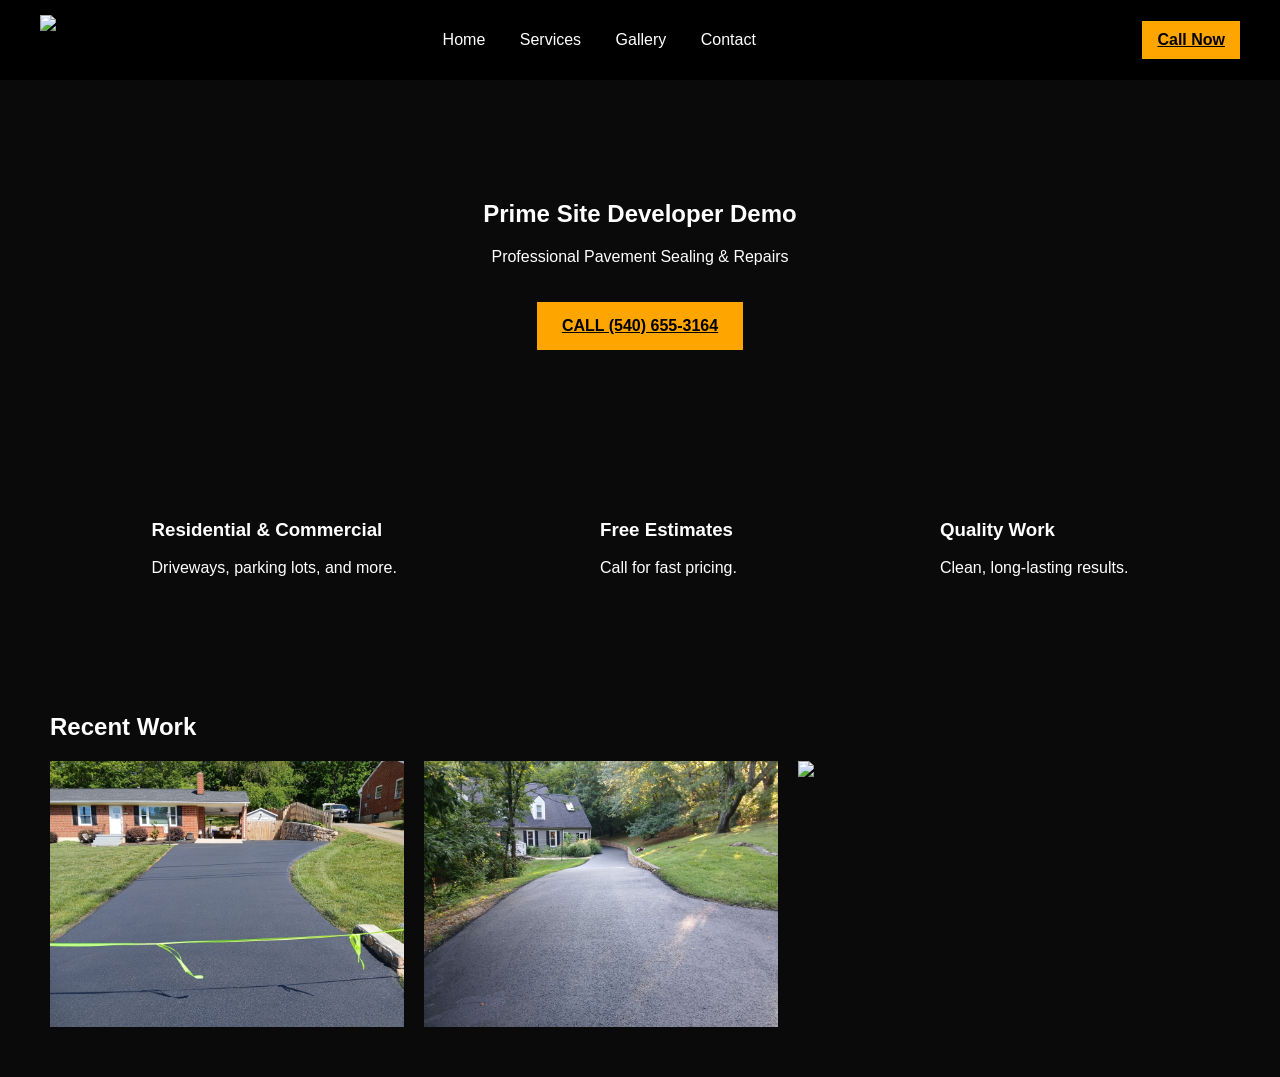
==== index.html @ 7b02297b "Add files via upload" ====
<!DOCTYPE html>
<html lang="en">
<head>
<meta charset="UTF-8">
<meta name="viewport" content="width=device-width, initial-scale=1.0">
<title>Prime Site Developer Demo</title>
<link rel="stylesheet" href="style.css">
</head>
<body>

<header>
  <img src="logo.png" class="logo">
  <nav>
    <a href="index.html">Home</a>
    <a href="services.html">Services</a>
    <a href="gallery.html">Gallery</a>
    <a href="contact.html">Contact</a>
  </nav>
  <a href="tel:5406553164" class="call-btn">Call Now</a>
</header>

<section class="hero">
  <h1>Prime Site Developer Demo</h1>
  <p>Professional Pavement Sealing & Repairs</p>
  <a href="tel:5406553164" class="main-btn">CALL (540) 655-3164</a>
</section>

<section class="grid">
  <div>
    <h3>Residential & Commercial</h3>
    <p>Driveways, parking lots, and more.</p>
  </div>
  <div>
    <h3>Free Estimates</h3>
    <p>Call for fast pricing.</p>
  </div>
  <div>
    <h3>Quality Work</h3>
    <p>Clean, long-lasting results.</p>
  </div>
</section>

<section class="preview">
  <h2>Recent Work</h2>
  <div class="images">
    <img src="final1.jpg">
    <img src="final2.jpg">
    <img src="final3.jpg">
  </div>
</section>

</body>
</html>
---- style.css ----
body {
  margin: 0;
  font-family: Arial;
  background: #0a0a0a;
  color: white;
}

header {
  display: flex;
  justify-content: space-between;
  align-items: center;
  padding: 15px 40px;
  background: black;
}

.logo {
  height: 50px;
}

nav a {
  margin: 0 15px;
  color: white;
  text-decoration: none;
}

.call-btn {
  background: orange;
  padding: 10px 15px;
  color: black;
  font-weight: bold;
}

.hero {
  text-align: center;
  padding: 100px 20px;
}

.main-btn {
  display: inline-block;
  background: orange;
  padding: 15px 25px;
  margin-top: 20px;
  color: black;
  font-weight: bold;
}

.big {
  font-size: 20px;
}

.grid {
  display: flex;
  justify-content: space-around;
  padding: 50px;
}

.preview, .page {
  padding: 50px;
}

.images {
  display: flex;
  gap: 20px;
}

.images img {
  width: 30%;
}

.before-after {
  display: flex;
  gap: 20px;
  margin-bottom: 30px;
}

.before-after img {
  width: 50%;
}

.center {
  text-align: center;
}
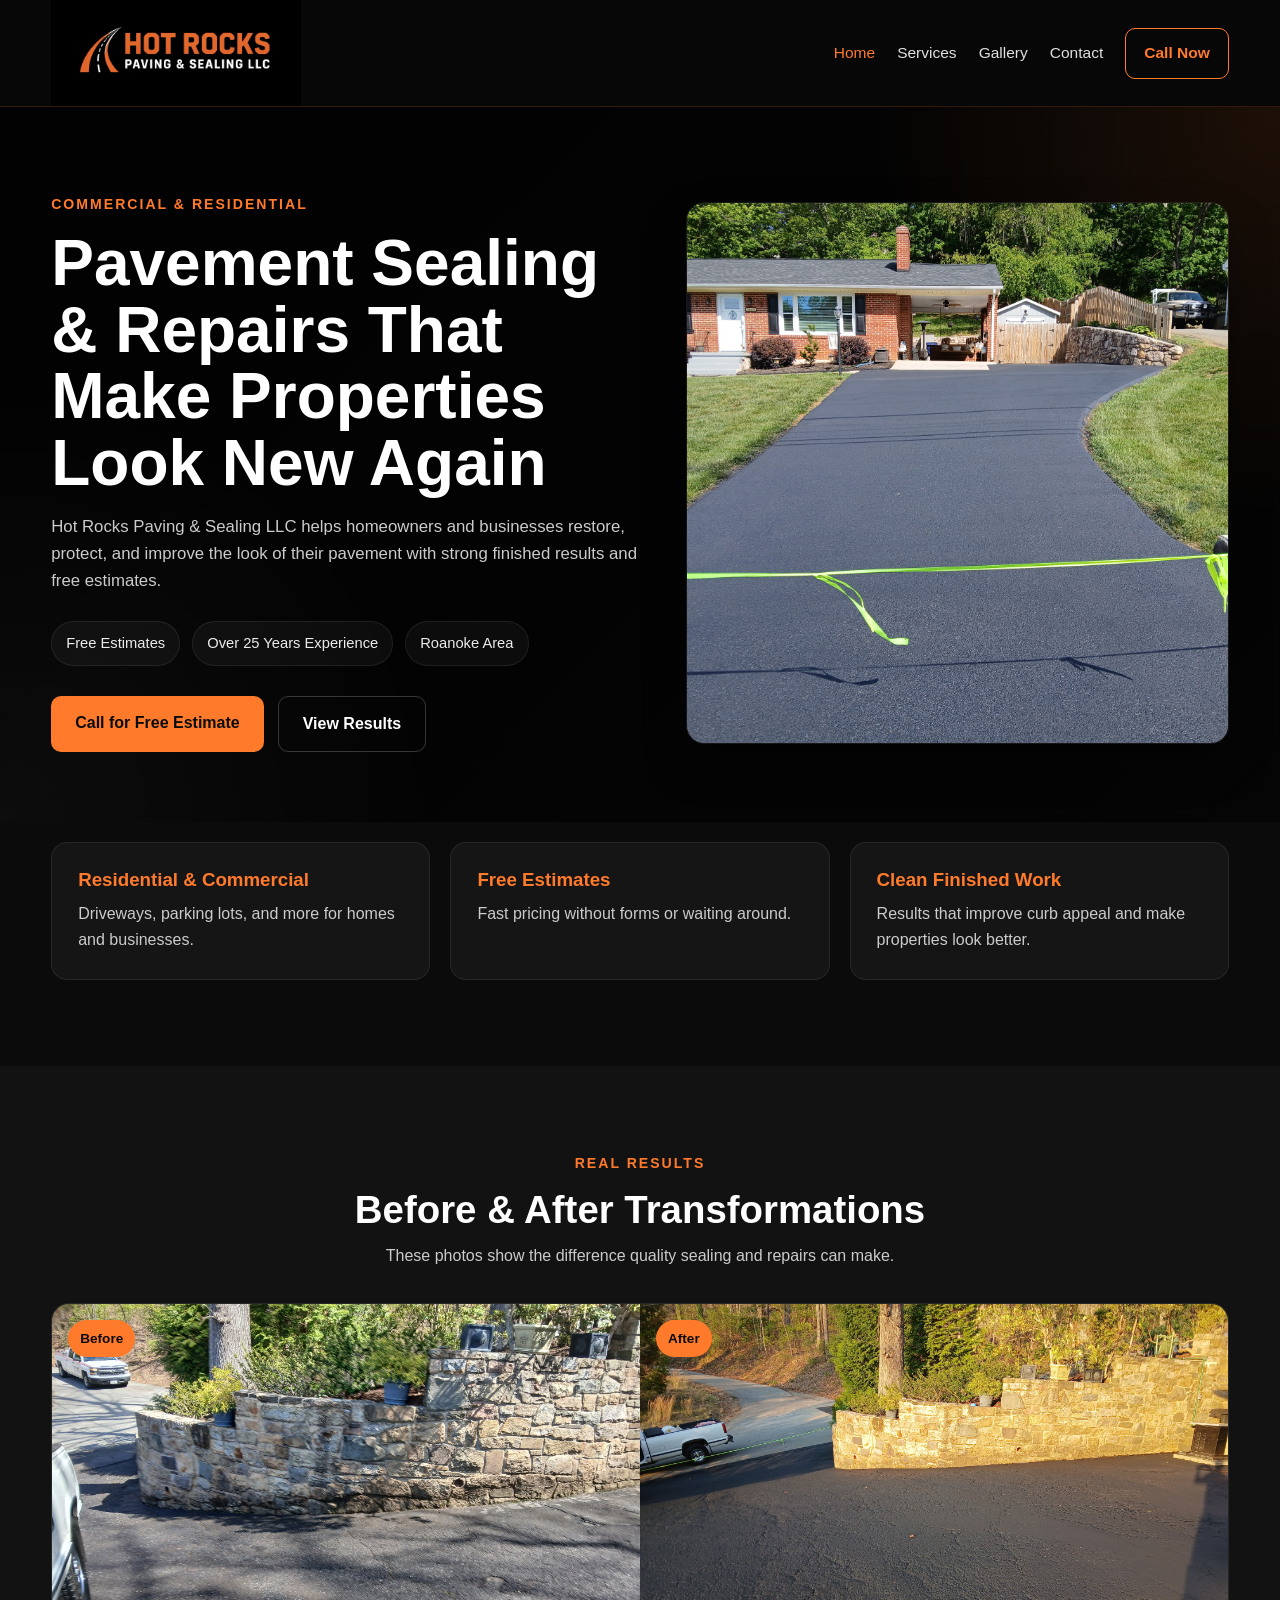
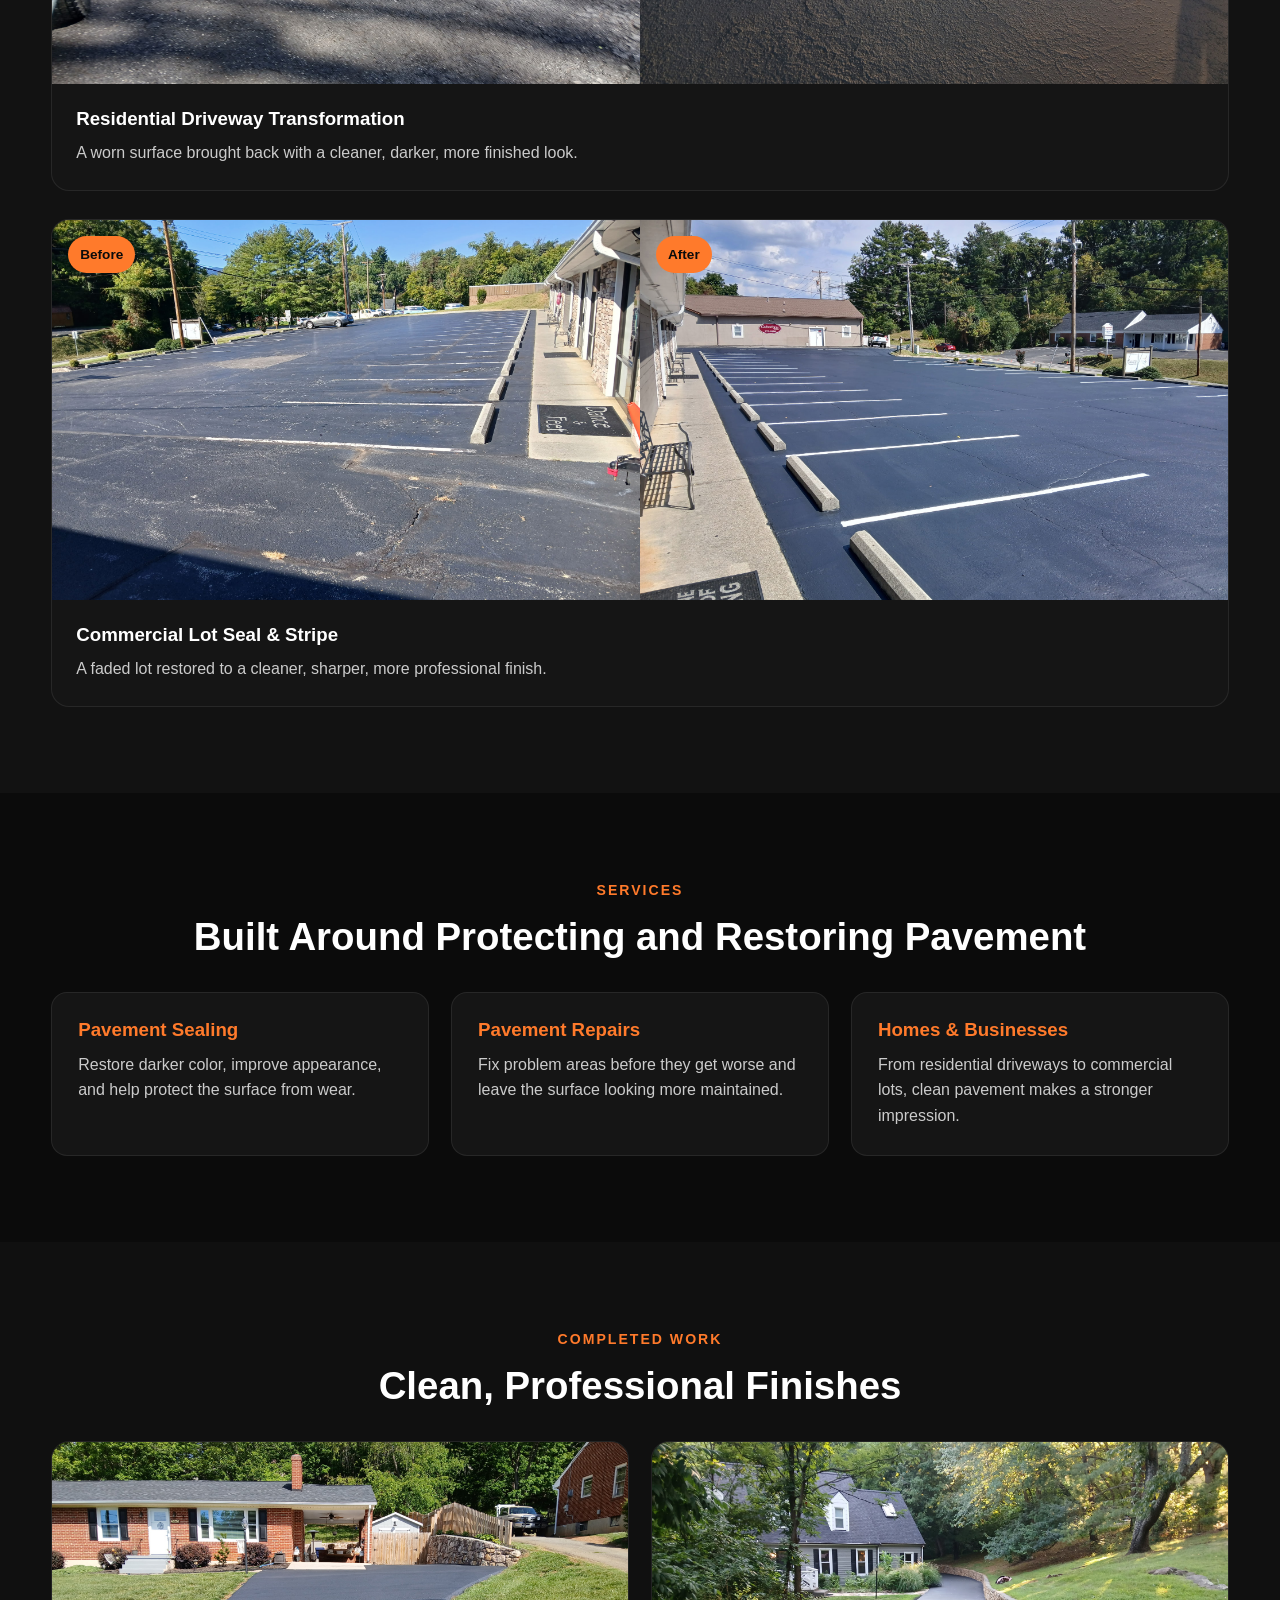
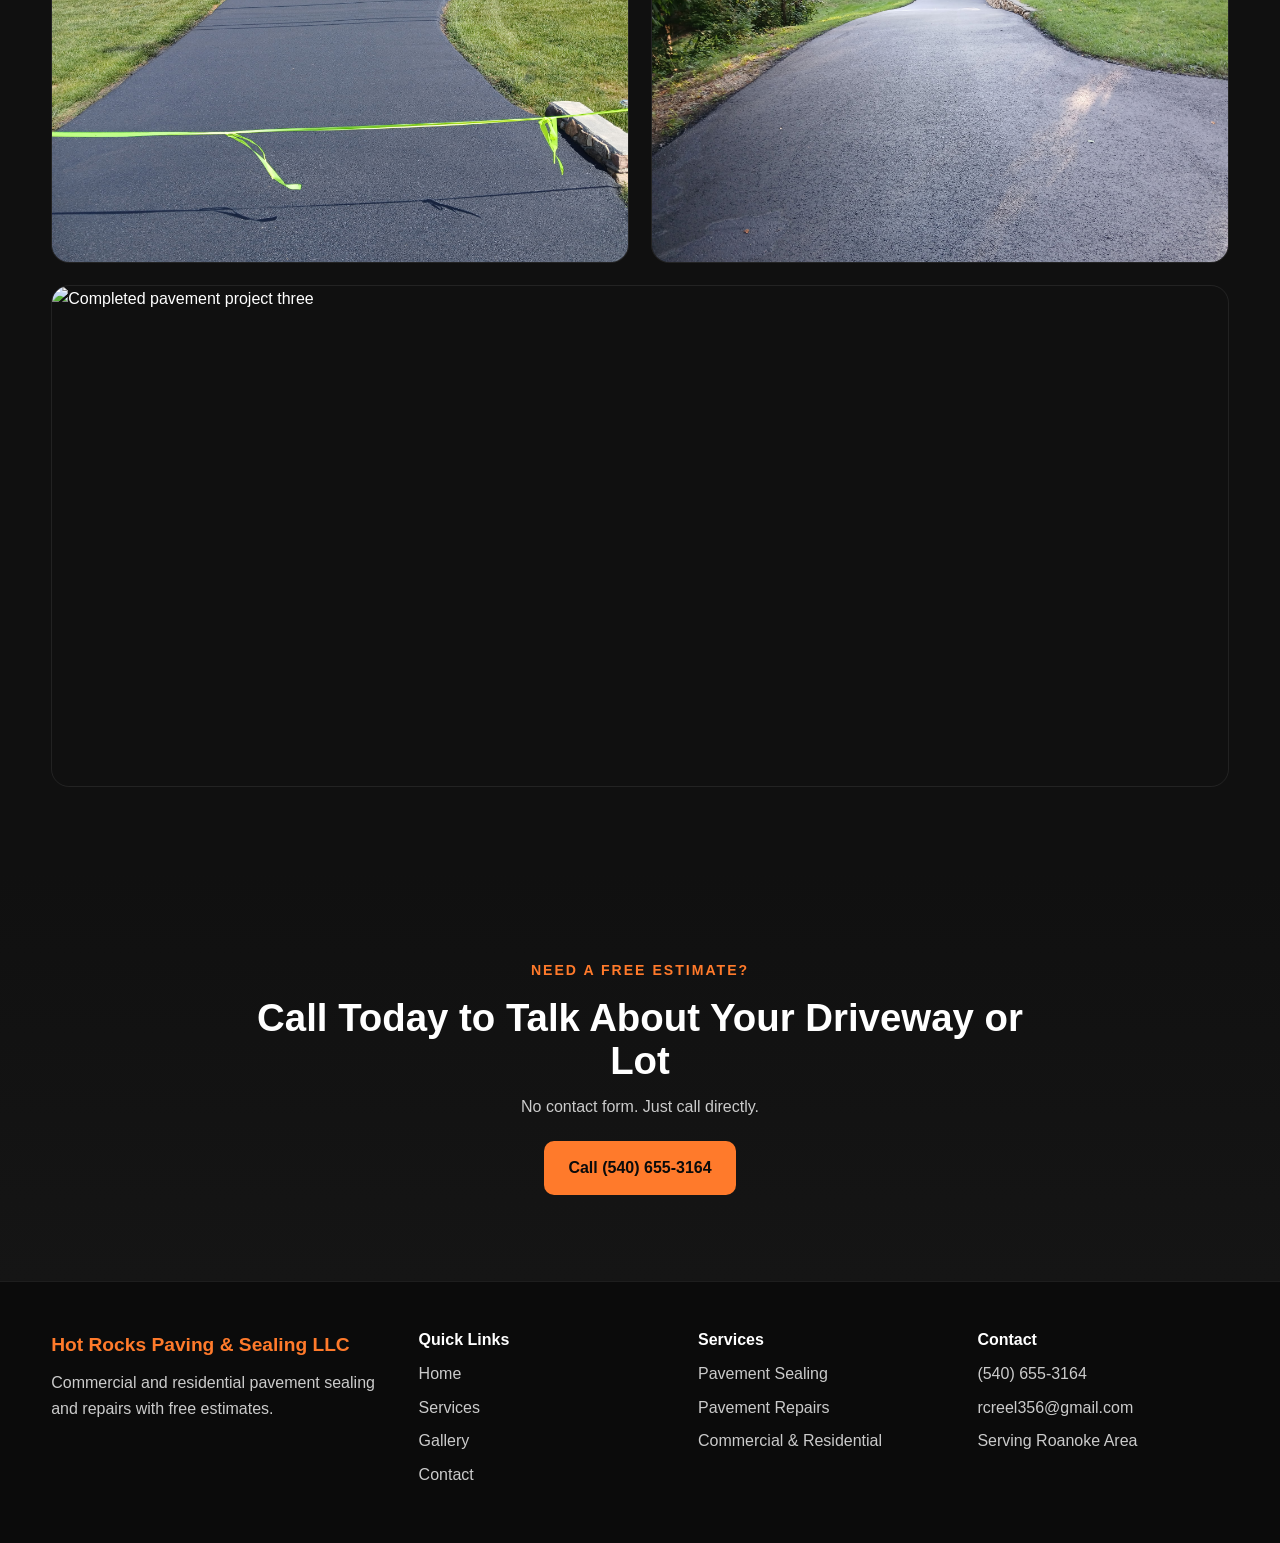
==== commit 14b90c16: "Add files via upload" ====
--- a/index.html
+++ b/index.html
@@ -1,53 +1,212 @@
 <!DOCTYPE html>
 <html lang="en">
 <head>
-<meta charset="UTF-8">
-<meta name="viewport" content="width=device-width, initial-scale=1.0">
-<title>Prime Site Developer Demo</title>
-<link rel="stylesheet" href="style.css">
+  <meta charset="UTF-8" />
+  <meta name="viewport" content="width=device-width, initial-scale=1.0" />
+  <title>Prime Site Developer Demo</title>
+  <meta name="description" content="Hot Rocks Paving & Sealing LLC offers commercial and residential pavement sealing and repairs with free estimates." />
+  <link rel="stylesheet" href="style.css" />
 </head>
 <body>
-
-<header>
-  <img src="logo.png" class="logo">
-  <nav>
-    <a href="index.html">Home</a>
-    <a href="services.html">Services</a>
-    <a href="gallery.html">Gallery</a>
-    <a href="contact.html">Contact</a>
-  </nav>
-  <a href="tel:5406553164" class="call-btn">Call Now</a>
-</header>
-
-<section class="hero">
-  <h1>Prime Site Developer Demo</h1>
-  <p>Professional Pavement Sealing & Repairs</p>
-  <a href="tel:5406553164" class="main-btn">CALL (540) 655-3164</a>
-</section>
-
-<section class="grid">
-  <div>
-    <h3>Residential & Commercial</h3>
-    <p>Driveways, parking lots, and more.</p>
-  </div>
-  <div>
-    <h3>Free Estimates</h3>
-    <p>Call for fast pricing.</p>
-  </div>
-  <div>
-    <h3>Quality Work</h3>
-    <p>Clean, long-lasting results.</p>
-  </div>
-</section>
-
-<section class="preview">
-  <h2>Recent Work</h2>
-  <div class="images">
-    <img src="final1.jpg">
-    <img src="final2.jpg">
-    <img src="final3.jpg">
-  </div>
-</section>
-
+  <header class="site-header">
+    <div class="container nav-wrap">
+      <a href="index.html" class="brand">
+        <img src="logo.png" alt="Hot Rocks Paving & Sealing LLC logo" class="brand-logo">
+      </a>
+
+      <nav class="nav">
+        <a href="index.html" class="active">Home</a>
+        <a href="services.html">Services</a>
+        <a href="gallery.html">Gallery</a>
+        <a href="contact.html">Contact</a>
+        <a href="tel:5406553164" class="nav-call">Call Now</a>
+      </nav>
+    </div>
+  </header>
+
+  <main>
+    <section class="hero">
+      <div class="hero-overlay"></div>
+      <div class="container hero-grid">
+        <div class="hero-copy">
+          <p class="eyebrow">Commercial & Residential</p>
+          <h1>Pavement Sealing & Repairs That Make Properties Look New Again</h1>
+          <p class="hero-text">
+            Hot Rocks Paving & Sealing LLC helps homeowners and businesses restore, protect,
+            and improve the look of their pavement with strong finished results and free estimates.
+          </p>
+
+          <div class="hero-pills">
+            <span>Free Estimates</span>
+            <span>Over 25 Years Experience</span>
+            <span>Roanoke Area</span>
+          </div>
+
+          <div class="hero-actions">
+            <a href="tel:5406553164" class="btn btn-primary">Call for Free Estimate</a>
+            <a href="gallery.html" class="btn btn-secondary">View Results</a>
+          </div>
+        </div>
+
+        <div class="hero-image-card">
+          <img src="final1.jpg" alt="Freshly sealed driveway by Hot Rocks Paving & Sealing LLC">
+        </div>
+      </div>
+    </section>
+
+    <section class="section quick-section">
+      <div class="container quick-grid">
+        <article class="info-card">
+          <h3>Residential & Commercial</h3>
+          <p>Driveways, parking lots, and more for homes and businesses.</p>
+        </article>
+
+        <article class="info-card">
+          <h3>Free Estimates</h3>
+          <p>Fast pricing without forms or waiting around.</p>
+        </article>
+
+        <article class="info-card">
+          <h3>Clean Finished Work</h3>
+          <p>Results that improve curb appeal and make properties look better.</p>
+        </article>
+      </div>
+    </section>
+
+    <section class="section section-dark">
+      <div class="container">
+        <div class="section-head center">
+          <p class="eyebrow">Real Results</p>
+          <h2>Before & After Transformations</h2>
+          <p class="section-subtext">
+            These photos show the difference quality sealing and repairs can make.
+          </p>
+        </div>
+
+        <div class="ba-grid">
+          <article class="ba-card">
+            <div class="ba-images">
+              <div class="ba-image-wrap">
+                <span class="ba-label">Before</span>
+                <img src="before1.jpg" alt="Before residential driveway project">
+              </div>
+              <div class="ba-image-wrap">
+                <span class="ba-label">After</span>
+                <img src="after1.jpg" alt="After residential driveway project">
+              </div>
+            </div>
+            <div class="ba-copy">
+              <h3>Residential Driveway Transformation</h3>
+              <p>A worn surface brought back with a cleaner, darker, more finished look.</p>
+            </div>
+          </article>
+
+          <article class="ba-card">
+            <div class="ba-images">
+              <div class="ba-image-wrap">
+                <span class="ba-label">Before</span>
+                <img src="before2.jpg" alt="Before commercial parking lot project">
+              </div>
+              <div class="ba-image-wrap">
+                <span class="ba-label">After</span>
+                <img src="after2.jpg" alt="After commercial parking lot project">
+              </div>
+            </div>
+            <div class="ba-copy">
+              <h3>Commercial Lot Seal & Stripe</h3>
+              <p>A faded lot restored to a cleaner, sharper, more professional finish.</p>
+            </div>
+          </article>
+        </div>
+      </div>
+    </section>
+
+    <section class="section">
+      <div class="container">
+        <div class="section-head center">
+          <p class="eyebrow">Services</p>
+          <h2>Built Around Protecting and Restoring Pavement</h2>
+        </div>
+
+        <div class="service-grid">
+          <article class="service-card">
+            <h3>Pavement Sealing</h3>
+            <p>Restore darker color, improve appearance, and help protect the surface from wear.</p>
+          </article>
+
+          <article class="service-card">
+            <h3>Pavement Repairs</h3>
+            <p>Fix problem areas before they get worse and leave the surface looking more maintained.</p>
+          </article>
+
+          <article class="service-card">
+            <h3>Homes & Businesses</h3>
+            <p>From residential driveways to commercial lots, clean pavement makes a stronger impression.</p>
+          </article>
+        </div>
+      </div>
+    </section>
+
+    <section class="section showcase-section">
+      <div class="container">
+        <div class="section-head center">
+          <p class="eyebrow">Completed Work</p>
+          <h2>Clean, Professional Finishes</h2>
+        </div>
+
+        <div class="showcase-grid">
+          <div class="showcase-card">
+            <img src="final1.jpg" alt="Completed pavement project one">
+          </div>
+          <div class="showcase-card">
+            <img src="final2.jpg" alt="Completed pavement project two">
+          </div>
+          <div class="showcase-card wide">
+            <img src="final3.jpg" alt="Completed pavement project three">
+          </div>
+        </div>
+      </div>
+    </section>
+
+    <section class="section cta-section">
+      <div class="container center cta-box">
+        <p class="eyebrow">Need a Free Estimate?</p>
+        <h2>Call Today to Talk About Your Driveway or Lot</h2>
+        <p class="section-subtext">No contact form. Just call directly.</p>
+        <a href="tel:5406553164" class="btn btn-primary">Call (540) 655-3164</a>
+      </div>
+    </section>
+  </main>
+
+  <footer class="site-footer">
+    <div class="container footer-grid">
+      <div>
+        <div class="footer-brand">Hot Rocks Paving &amp; Sealing LLC</div>
+        <p>Commercial and residential pavement sealing and repairs with free estimates.</p>
+      </div>
+
+      <div>
+        <h4>Quick Links</h4>
+        <a href="index.html">Home</a>
+        <a href="services.html">Services</a>
+        <a href="gallery.html">Gallery</a>
+        <a href="contact.html">Contact</a>
+      </div>
+
+      <div>
+        <h4>Services</h4>
+        <p>Pavement Sealing</p>
+        <p>Pavement Repairs</p>
+        <p>Commercial &amp; Residential</p>
+      </div>
+
+      <div>
+        <h4>Contact</h4>
+        <a href="tel:5406553164">(540) 655-3164</a>
+        <a href="mailto:rcreel356@gmail.com">rcreel356@gmail.com</a>
+        <p>Serving Roanoke Area</p>
+      </div>
+    </div>
+  </footer>
 </body>
-</html>
+</html>
--- a/style.css
+++ b/style.css
@@ -1,82 +1,574 @@
+* {
+  margin: 0;
+  padding: 0;
+  box-sizing: border-box;
+}
+
+html {
+  scroll-behavior: smooth;
+}
+
 body {
-  margin: 0;
-  font-family: Arial;
-  background: #0a0a0a;
-  color: white;
-}
-
-header {
+  font-family: Arial, Helvetica, sans-serif;
+  background: #0b0b0b;
+  color: #ffffff;
+  line-height: 1.6;
+}
+
+a {
+  text-decoration: none;
+  color: inherit;
+}
+
+img {
+  display: block;
+  width: 100%;
+}
+
+.container {
+  width: min(1200px, 92%);
+  margin: 0 auto;
+}
+
+/* HEADER */
+.site-header {
+  position: sticky;
+  top: 0;
+  z-index: 1000;
+  background: rgba(8, 8, 8, 0.96);
+  backdrop-filter: blur(10px);
+  border-bottom: 1px solid rgba(255, 122, 43, 0.16);
+}
+
+.nav-wrap {
+  min-height: 92px;
   display: flex;
   justify-content: space-between;
   align-items: center;
-  padding: 15px 40px;
-  background: black;
-}
-
-.logo {
-  height: 50px;
-}
-
-nav a {
-  margin: 0 15px;
-  color: white;
-  text-decoration: none;
-}
-
-.call-btn {
-  background: orange;
-  padding: 10px 15px;
-  color: black;
-  font-weight: bold;
-}
-
+  gap: 24px;
+}
+
+.brand {
+  display: flex;
+  align-items: center;
+}
+
+.brand-logo {
+  width: 250px;
+  max-width: 100%;
+  height: auto;
+}
+
+.nav {
+  display: flex;
+  align-items: center;
+  gap: 22px;
+  flex-wrap: wrap;
+}
+
+.nav a {
+  color: #e0e0e0;
+  font-size: 0.97rem;
+  transition: 0.25s ease;
+}
+
+.nav a:hover,
+.nav a.active {
+  color: #ff7a2b;
+}
+
+.nav-call {
+  padding: 12px 18px;
+  border-radius: 10px;
+  border: 1px solid #ff7a2b;
+  color: #ff7a2b !important;
+  font-weight: 700;
+}
+
+.nav-call:hover {
+  background: #ff7a2b;
+  color: #0b0b0b !important;
+}
+
+/* HERO */
 .hero {
-  text-align: center;
-  padding: 100px 20px;
-}
-
-.main-btn {
+  position: relative;
+  padding: 86px 0 70px;
+  overflow: hidden;
+  background:
+    linear-gradient(135deg, rgba(0, 0, 0, 0.86), rgba(0, 0, 0, 0.58)),
+    #0b0b0b;
+}
+
+.hero-overlay {
+  position: absolute;
+  inset: 0;
+  background:
+    radial-gradient(circle at top right, rgba(255, 122, 43, 0.10), transparent 28%),
+    radial-gradient(circle at bottom left, rgba(255, 255, 255, 0.04), transparent 30%);
+  pointer-events: none;
+}
+
+.hero-grid {
+  position: relative;
+  z-index: 2;
+  display: grid;
+  grid-template-columns: 1.05fr 0.95fr;
+  gap: 34px;
+  align-items: center;
+}
+
+.eyebrow {
+  color: #ff7a2b;
+  font-size: 0.88rem;
+  text-transform: uppercase;
+  letter-spacing: 2px;
+  margin-bottom: 14px;
+  font-weight: 700;
+}
+
+h1 {
+  font-size: clamp(2.5rem, 5vw, 4.8rem);
+  line-height: 1.04;
+  margin-bottom: 18px;
+}
+
+h2 {
+  font-size: clamp(1.9rem, 3vw, 3.1rem);
+  line-height: 1.12;
+  margin-bottom: 12px;
+}
+
+h3 {
+  line-height: 1.2;
+}
+
+h4 {
+  line-height: 1.2;
+}
+
+.hero-text,
+.section-subtext,
+.info-card p,
+.service-card p,
+.ba-copy p,
+.contact-card p,
+.contact-card a,
+.footer-grid p,
+.footer-grid a,
+.service-row-copy p {
+  color: #cbcbcb;
+}
+
+.hero-text {
+  max-width: 650px;
+  font-size: 1.05rem;
+}
+
+.hero-pills {
+  display: flex;
+  flex-wrap: wrap;
+  gap: 12px;
+  margin: 26px 0 30px;
+}
+
+.hero-pills span {
+  padding: 10px 14px;
+  border-radius: 999px;
+  background: rgba(255, 255, 255, 0.04);
+  border: 1px solid rgba(255, 255, 255, 0.08);
+  color: #ececec;
+  font-size: 0.92rem;
+}
+
+.hero-actions {
+  display: flex;
+  gap: 14px;
+  flex-wrap: wrap;
+}
+
+.btn {
   display: inline-block;
-  background: orange;
-  padding: 15px 25px;
-  margin-top: 20px;
-  color: black;
-  font-weight: bold;
-}
-
-.big {
-  font-size: 20px;
-}
-
-.grid {
-  display: flex;
-  justify-content: space-around;
-  padding: 50px;
-}
-
-.preview, .page {
-  padding: 50px;
-}
-
-.images {
-  display: flex;
-  gap: 20px;
-}
-
-.images img {
-  width: 30%;
-}
-
-.before-after {
-  display: flex;
-  gap: 20px;
-  margin-bottom: 30px;
-}
-
-.before-after img {
-  width: 50%;
+  padding: 14px 24px;
+  border-radius: 10px;
+  font-weight: 700;
+  transition: 0.25s ease;
+}
+
+.btn-primary {
+  background: #ff7a2b;
+  color: #0b0b0b;
+}
+
+.btn-primary:hover {
+  background: #ff9352;
+  transform: translateY(-2px);
+}
+
+.btn-secondary {
+  border: 1px solid rgba(255, 255, 255, 0.2);
+  color: #ffffff;
+}
+
+.btn-secondary:hover {
+  border-color: #ff7a2b;
+  color: #ff7a2b;
+}
+
+.hero-image-card {
+  border-radius: 18px;
+  overflow: hidden;
+  border: 1px solid rgba(255, 255, 255, 0.08);
+  box-shadow: 0 20px 40px rgba(0, 0, 0, 0.35);
+}
+
+.hero-image-card img {
+  height: 540px;
+  object-fit: cover;
+}
+
+/* SECTIONS */
+.section,
+.page-hero {
+  padding: 86px 0;
+}
+
+.page-hero {
+  padding-bottom: 44px;
+}
+
+.section-dark {
+  background: #121212;
+}
+
+.quick-section {
+  padding-top: 20px;
 }
 
 .center {
   text-align: center;
 }
+
+.section-head {
+  margin-bottom: 34px;
+}
+
+/* QUICK GRID */
+.quick-grid {
+  display: grid;
+  grid-template-columns: repeat(3, 1fr);
+  gap: 20px;
+}
+
+.info-card,
+.service-card,
+.contact-card {
+  background: #151515;
+  border: 1px solid rgba(255, 255, 255, 0.08);
+  border-radius: 16px;
+  padding: 26px;
+}
+
+.info-card h3,
+.service-card h3,
+.contact-card h3 {
+  color: #ff7a2b;
+  margin-bottom: 10px;
+}
+
+/* BEFORE/AFTER */
+.ba-grid {
+  display: grid;
+  gap: 28px;
+}
+
+.ba-card {
+  background: #151515;
+  border: 1px solid rgba(255, 255, 255, 0.08);
+  border-radius: 18px;
+  overflow: hidden;
+}
+
+.ba-images {
+  display: grid;
+  grid-template-columns: 1fr 1fr;
+}
+
+.ba-image-wrap {
+  position: relative;
+}
+
+.ba-image-wrap img {
+  height: 380px;
+  object-fit: cover;
+}
+
+.ba-label {
+  position: absolute;
+  top: 16px;
+  left: 16px;
+  background: #ff7a2b;
+  color: #0b0b0b;
+  padding: 8px 12px;
+  border-radius: 999px;
+  font-size: 0.85rem;
+  font-weight: 700;
+}
+
+.ba-copy {
+  padding: 24px;
+}
+
+.ba-copy h3 {
+  margin-bottom: 10px;
+}
+
+/* SERVICES */
+.service-grid {
+  display: grid;
+  grid-template-columns: repeat(3, 1fr);
+  gap: 22px;
+}
+
+.service-list {
+  display: grid;
+  gap: 28px;
+}
+
+.service-row {
+  display: grid;
+  grid-template-columns: 1fr 1fr;
+  background: #151515;
+  border: 1px solid rgba(255, 255, 255, 0.08);
+  border-radius: 18px;
+  overflow: hidden;
+}
+
+.service-row.reverse {
+  direction: rtl;
+}
+
+.service-row.reverse .service-row-copy {
+  direction: ltr;
+}
+
+.service-row-image img {
+  height: 100%;
+  min-height: 390px;
+  object-fit: cover;
+}
+
+.service-row-copy {
+  padding: 34px;
+}
+
+.check-list {
+  list-style: none;
+  margin-top: 18px;
+}
+
+.check-list li {
+  position: relative;
+  padding-left: 24px;
+  margin-bottom: 12px;
+  color: #e0e0e0;
+}
+
+.check-list li::before {
+  content: "•";
+  position: absolute;
+  left: 0;
+  top: -2px;
+  color: #ff7a2b;
+  font-size: 1.4rem;
+}
+
+/* SHOWCASE */
+.showcase-section {
+  background: #101010;
+}
+
+.showcase-grid {
+  display: grid;
+  grid-template-columns: 1fr 1fr;
+  gap: 22px;
+}
+
+.showcase-card {
+  border-radius: 18px;
+  overflow: hidden;
+  border: 1px solid rgba(255, 255, 255, 0.08);
+}
+
+.showcase-card img {
+  height: 420px;
+  object-fit: cover;
+  transition: transform 0.35s ease;
+}
+
+.showcase-card:hover img {
+  transform: scale(1.03);
+}
+
+.showcase-card.wide {
+  grid-column: 1 / -1;
+}
+
+.showcase-card.wide img {
+  height: 500px;
+}
+
+/* CONTACT */
+.contact-grid {
+  display: grid;
+  grid-template-columns: repeat(4, 1fr);
+  gap: 18px;
+}
+
+/* CTA */
+.cta-section {
+  background: linear-gradient(180deg, #101010, #151515);
+}
+
+.cta-box h2 {
+  max-width: 820px;
+  margin-left: auto;
+  margin-right: auto;
+}
+
+.cta-box .section-subtext {
+  max-width: 680px;
+  margin: 0 auto 22px;
+}
+
+/* FOOTER */
+.site-footer {
+  padding: 48px 0;
+  border-top: 1px solid rgba(255, 255, 255, 0.08);
+  background: #0b0b0b;
+}
+
+.footer-grid {
+  display: grid;
+  grid-template-columns: 1.35fr 1fr 1fr 1fr;
+  gap: 28px;
+}
+
+.footer-brand {
+  color: #ff7a2b;
+  font-size: 1.2rem;
+  font-weight: 700;
+  margin-bottom: 10px;
+}
+
+.footer-grid h4 {
+  color: #ffffff;
+  margin-bottom: 12px;
+  font-size: 1rem;
+}
+
+.footer-grid a,
+.footer-grid p {
+  display: block;
+  margin-bottom: 8px;
+}
+
+.footer-grid a:hover {
+  color: #ff7a2b;
+}
+
+/* RESPONSIVE */
+@media (max-width: 1024px) {
+  .hero-grid,
+  .quick-grid,
+  .service-grid,
+  .showcase-grid,
+  .footer-grid,
+  .contact-grid,
+  .service-row {
+    grid-template-columns: 1fr;
+  }
+
+  .service-row.reverse {
+    direction: ltr;
+  }
+
+  .showcase-card.wide {
+    grid-column: auto;
+  }
+
+  .hero-image-card img,
+  .showcase-card img,
+  .showcase-card.wide img,
+  .service-row-image img {
+    height: auto;
+    min-height: unset;
+  }
+}
+
+@media (max-width: 768px) {
+  .nav-wrap {
+    min-height: auto;
+    padding: 18px 0;
+    flex-direction: column;
+    align-items: flex-start;
+  }
+
+  .nav {
+    width: 100%;
+    gap: 14px;
+  }
+
+  .nav-call {
+    width: 100%;
+    text-align: center;
+  }
+
+  .hero {
+    padding: 68px 0 54px;
+  }
+
+  .section,
+  .page-hero {
+    padding: 70px 0;
+  }
+
+  .hero-actions {
+    flex-direction: column;
+    align-items: stretch;
+  }
+
+  .btn {
+    text-align: center;
+  }
+
+  .ba-images {
+    grid-template-columns: 1fr;
+  }
+
+  .ba-image-wrap img {
+    height: 280px;
+  }
+
+  .brand-logo {
+    width: 210px;
+  }
+}
+
+@media (max-width: 520px) {
+  h1 {
+    font-size: 2.15rem;
+  }
+
+  h2 {
+    font-size: 1.7rem;
+  }
+
+  .info-card,
+  .service-card,
+  .contact-card,
+  .ba-copy,
+  .service-row-copy {
+    padding: 20px;
+  }
+}
